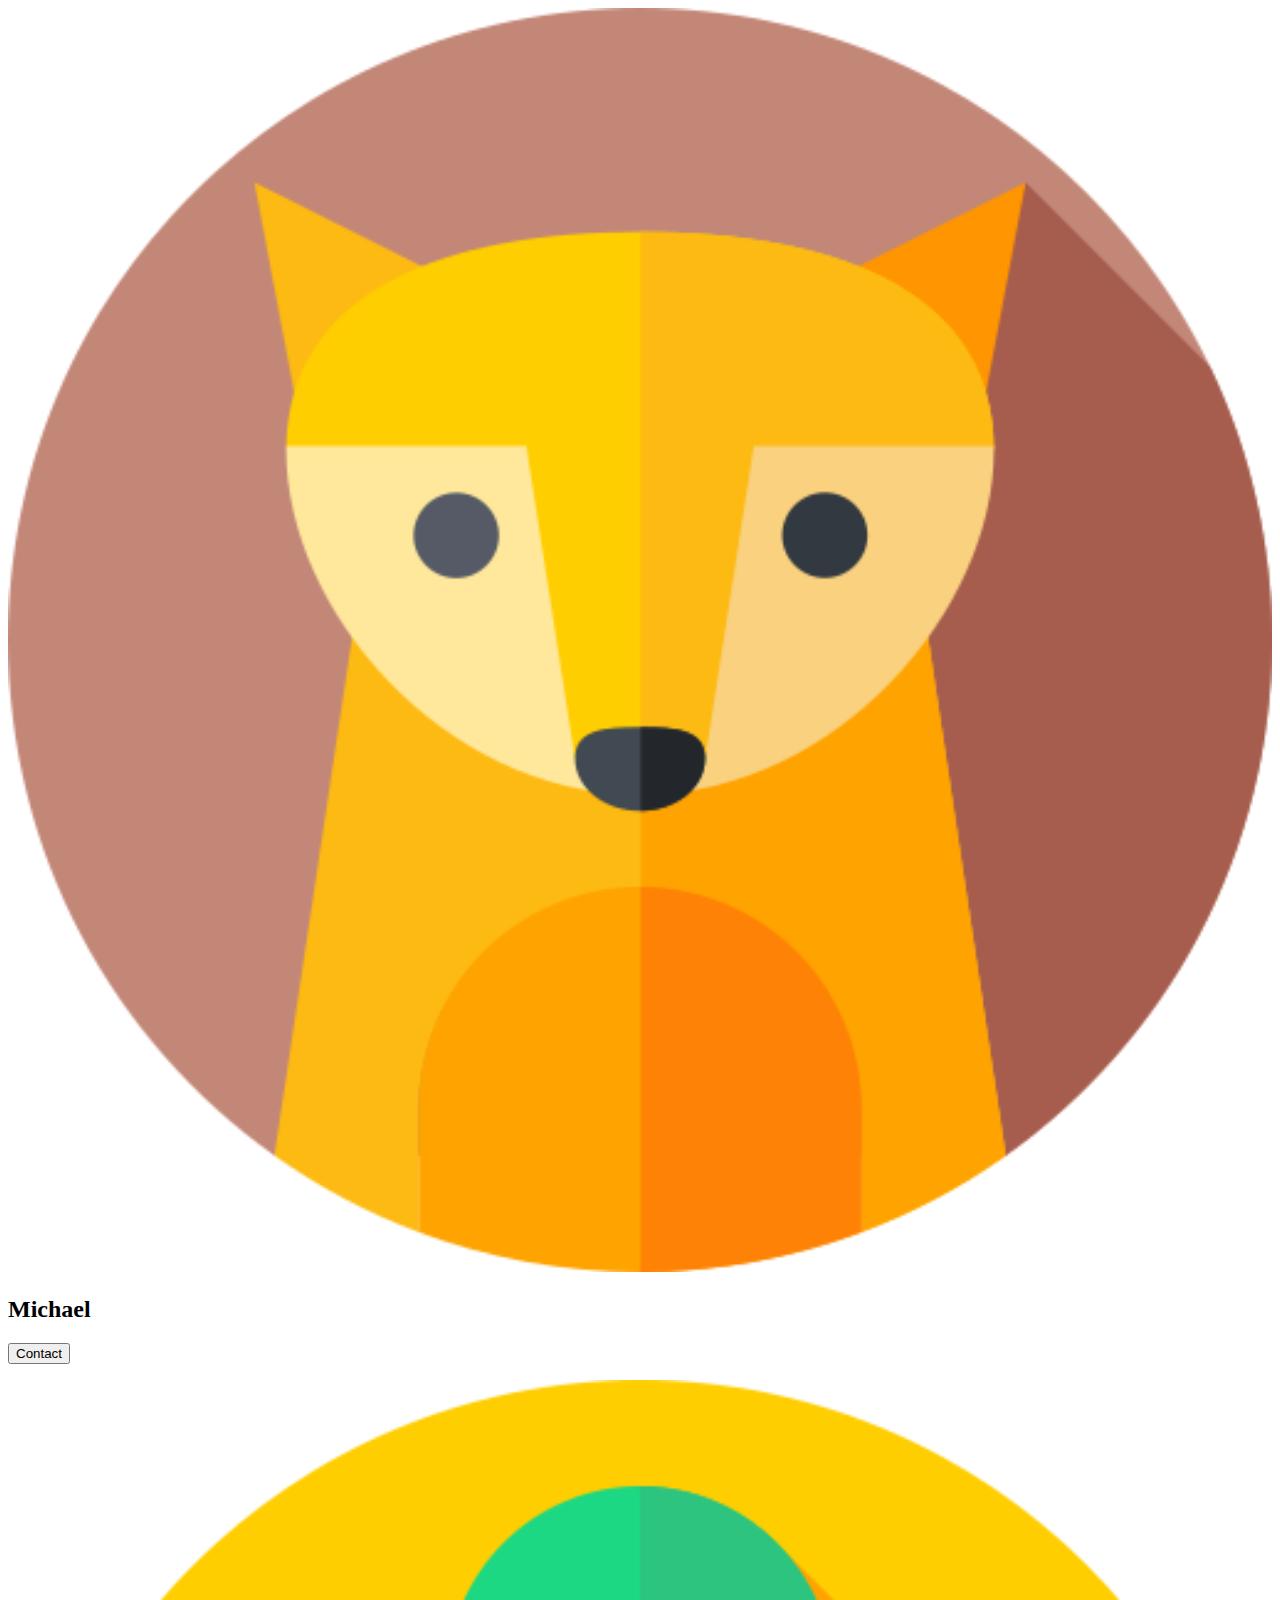
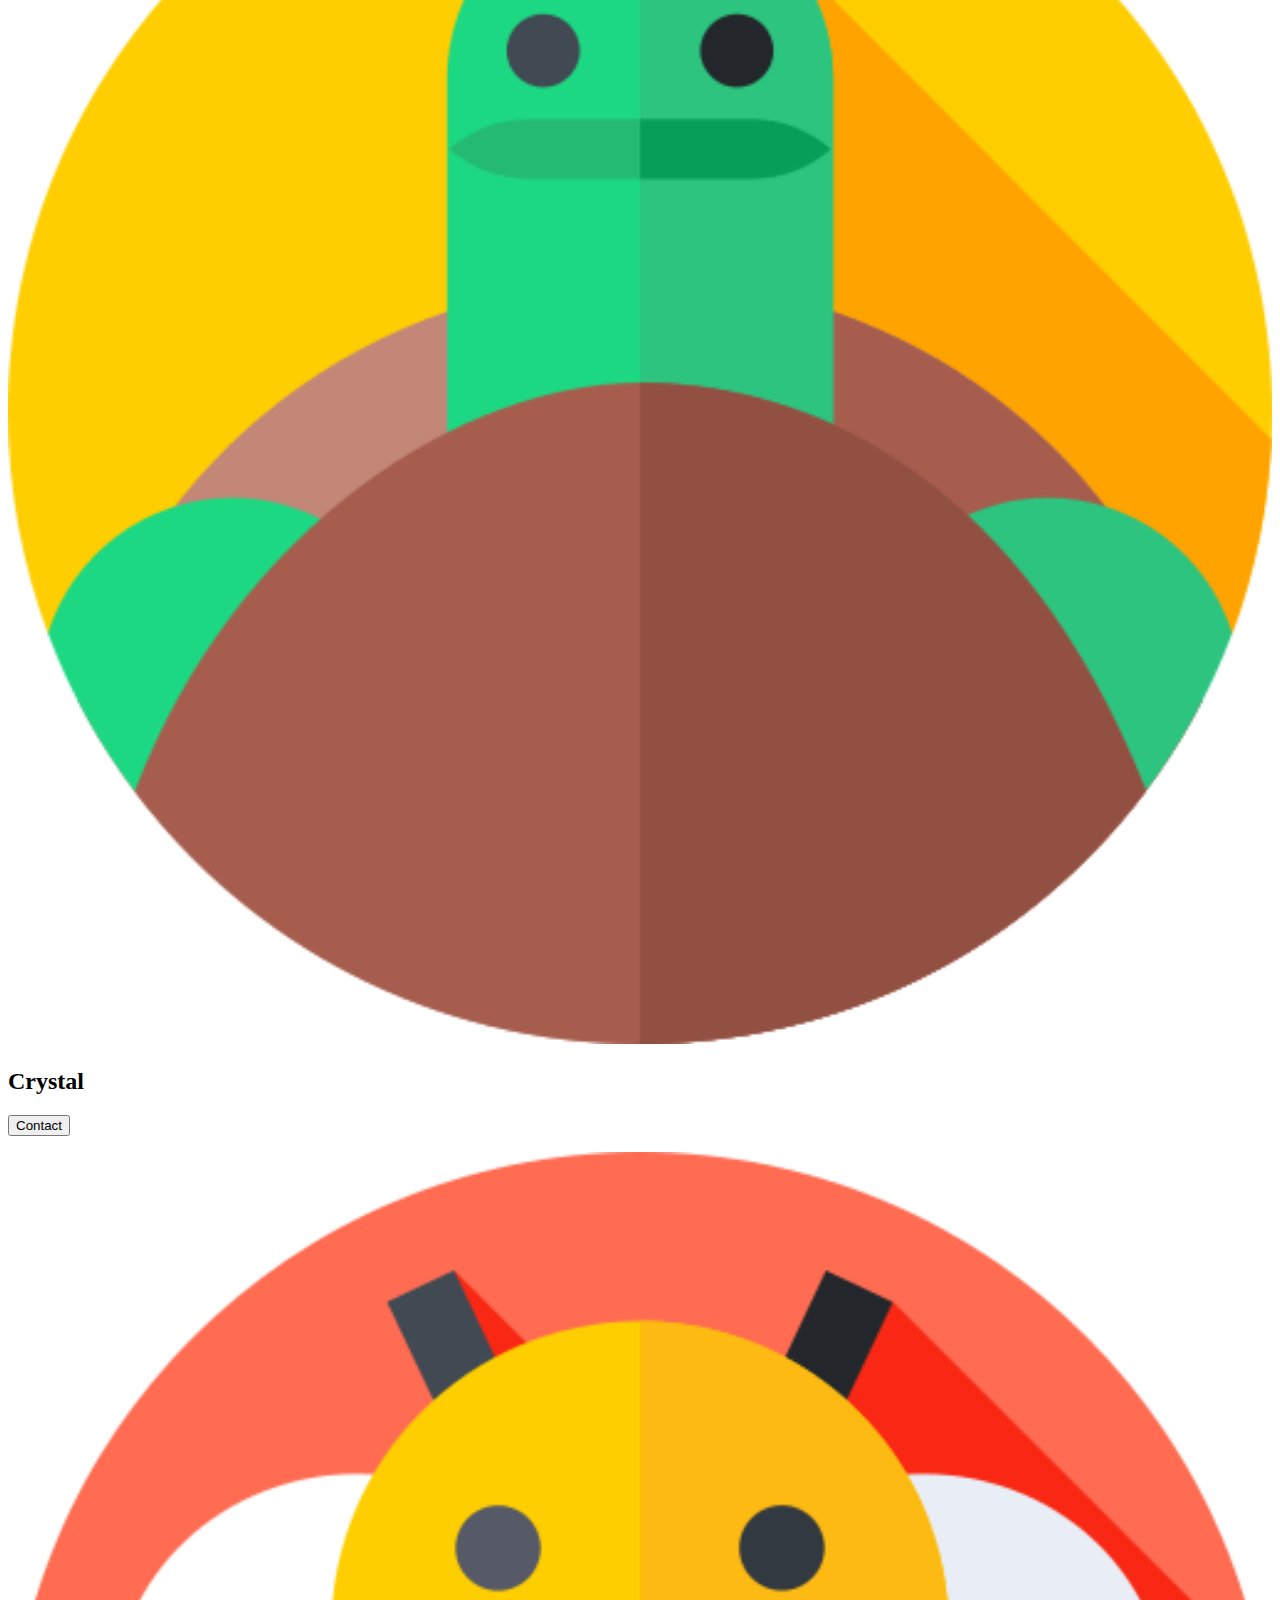
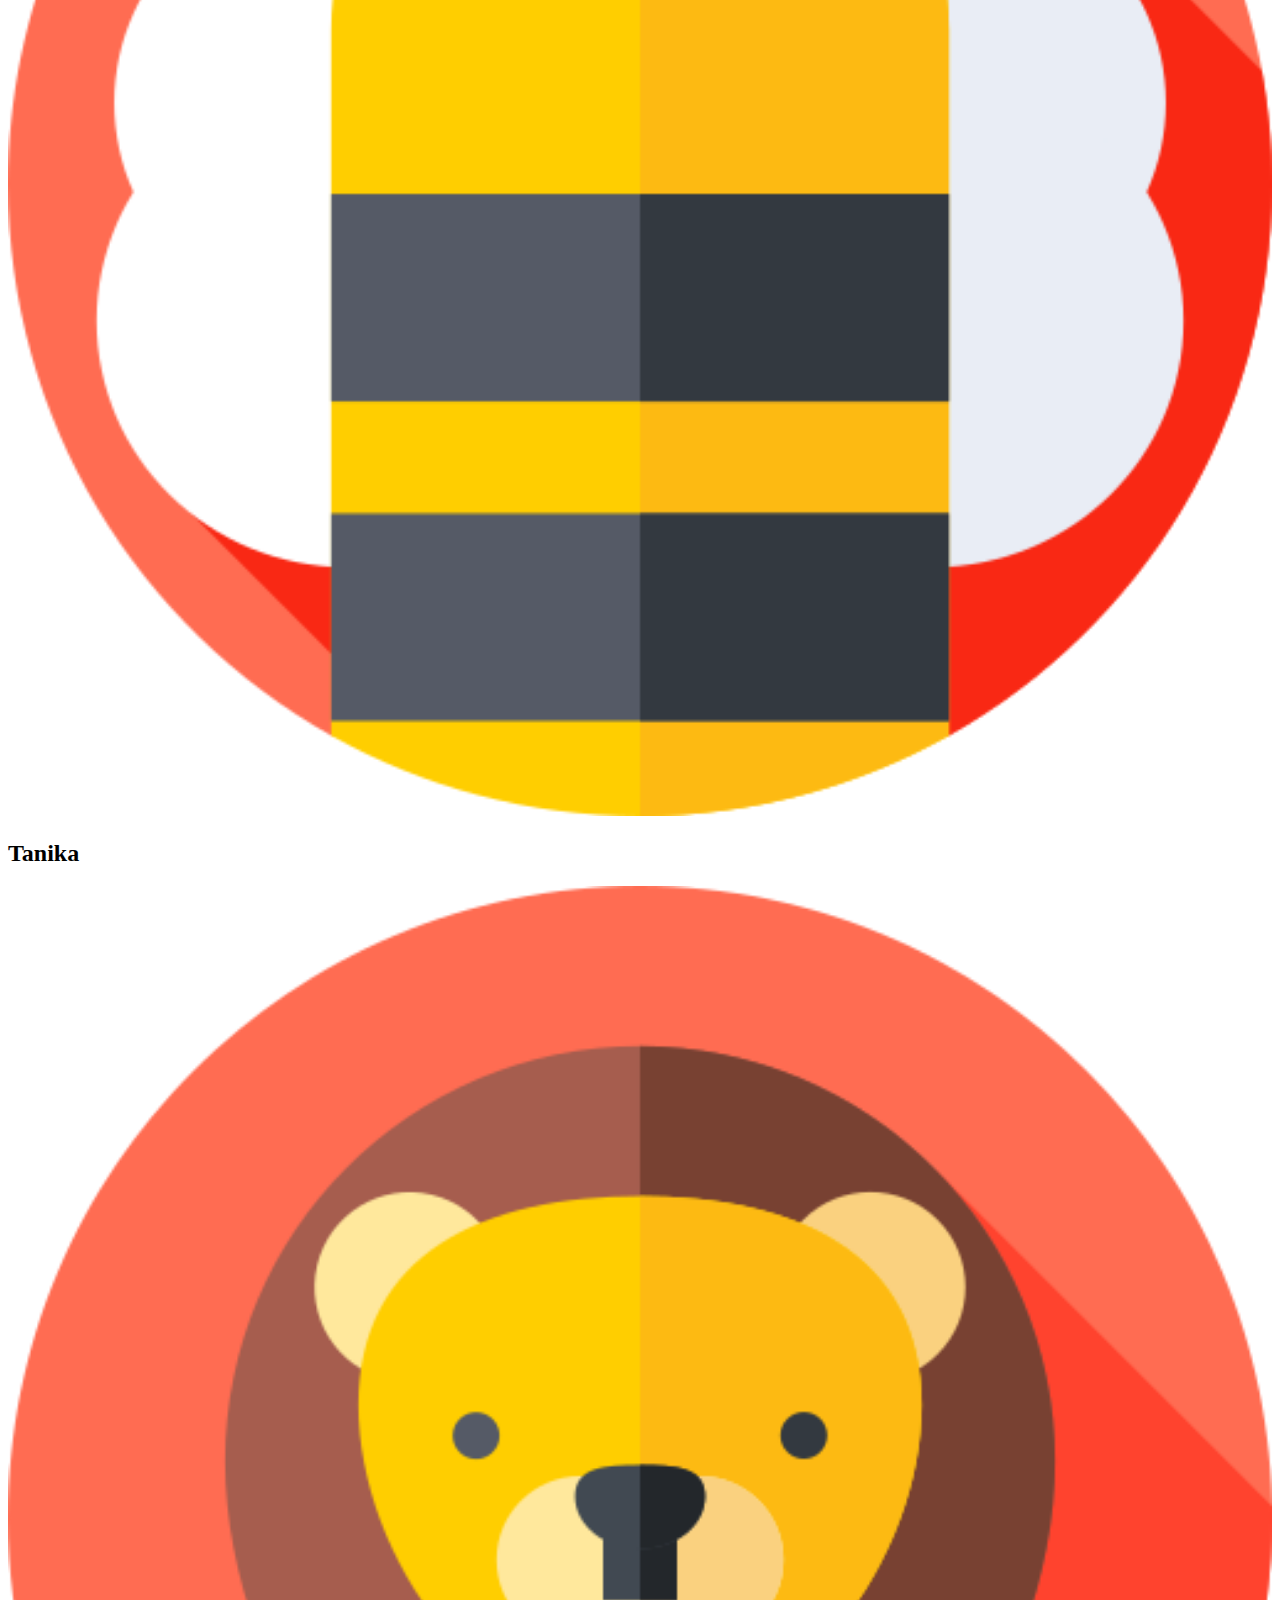
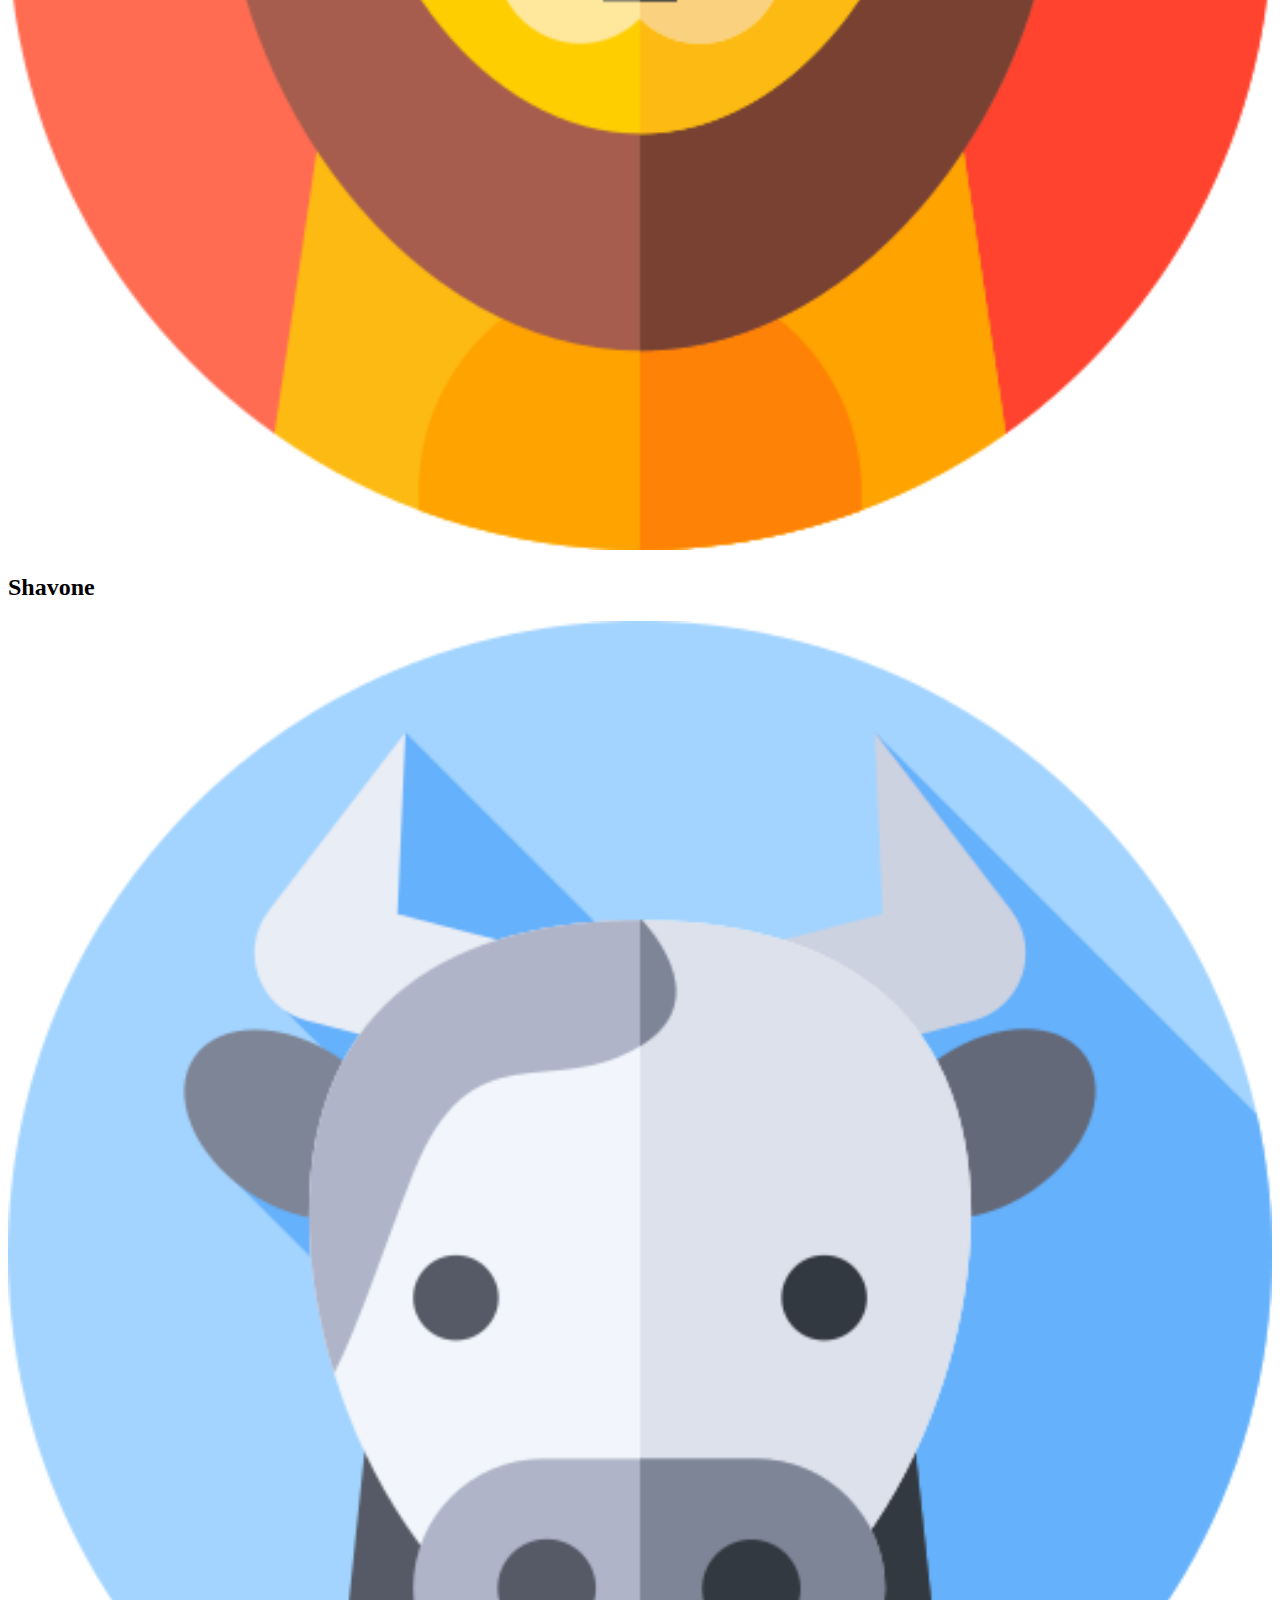
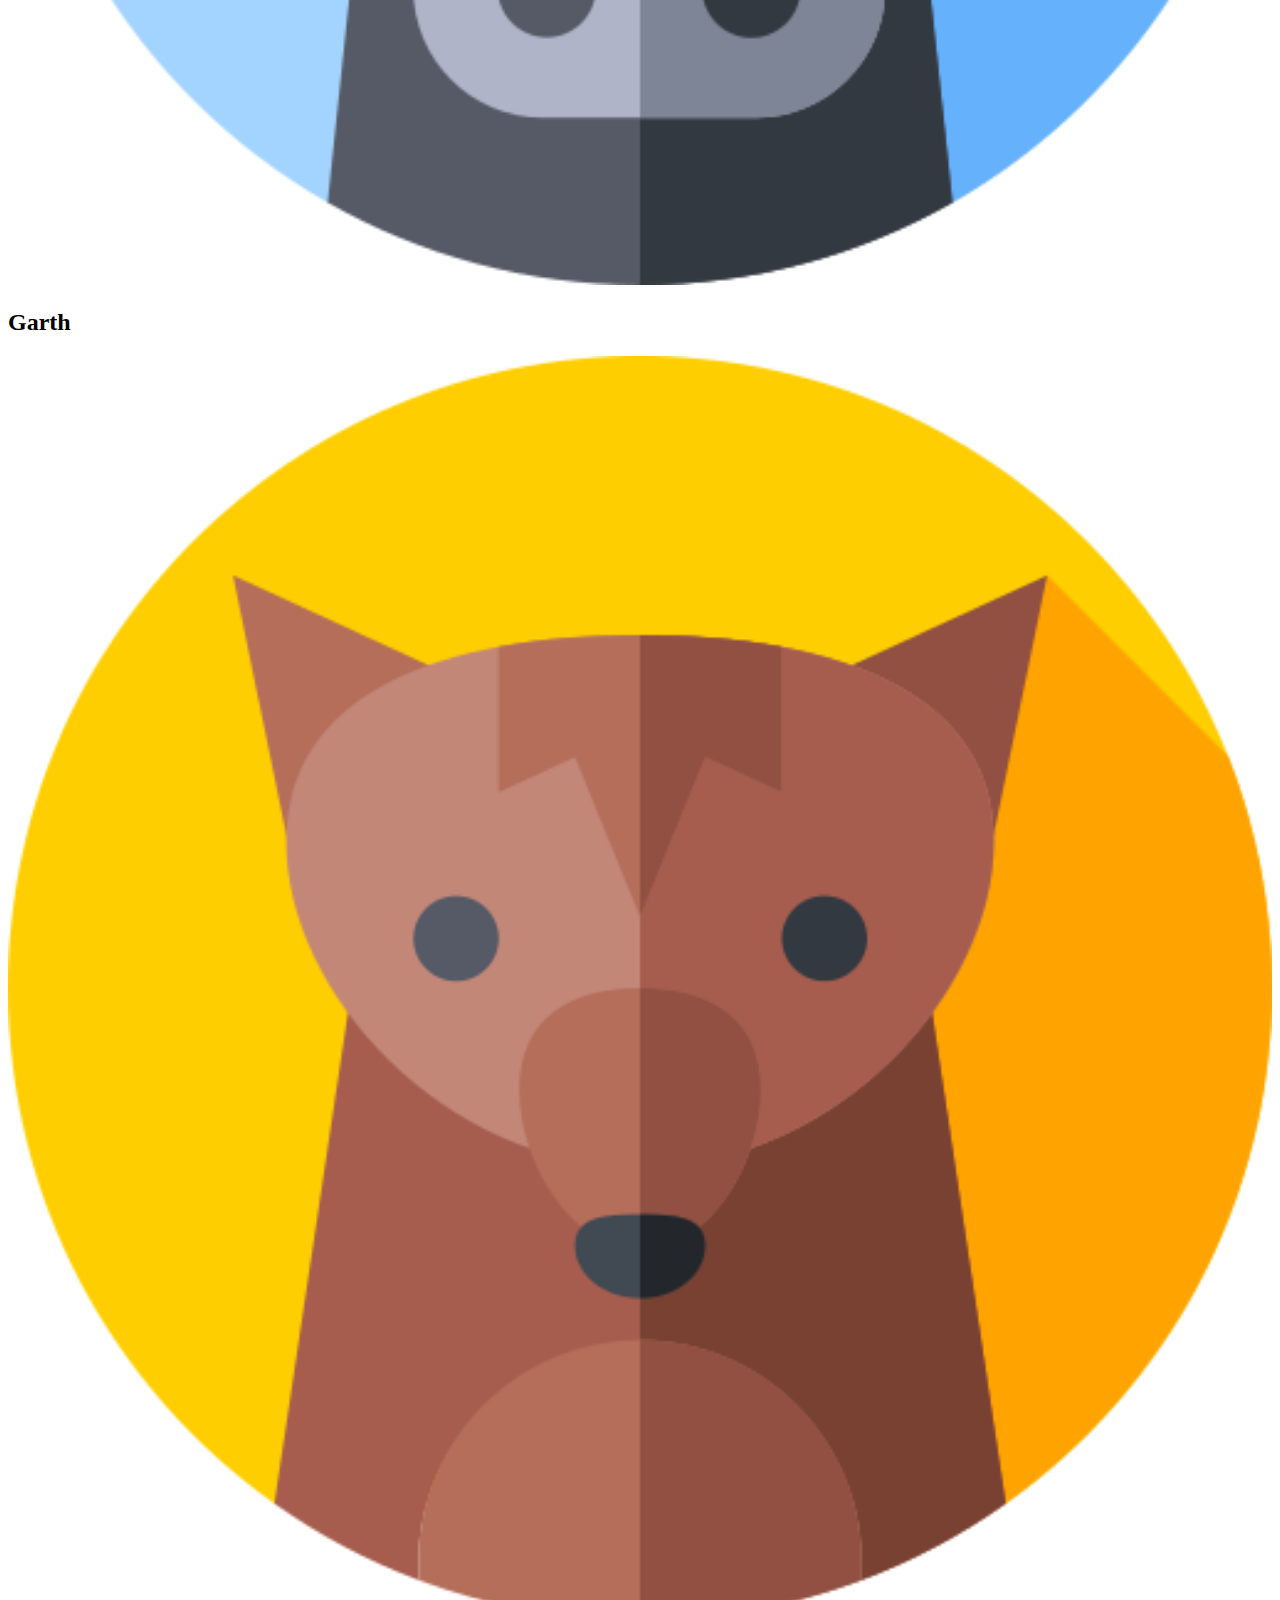
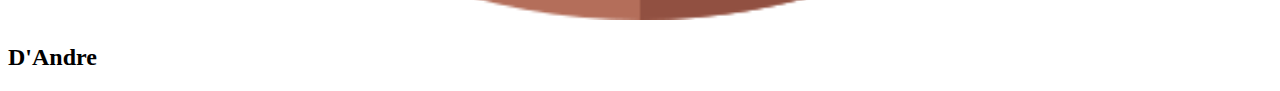
==== index.html @ f6136e34 "update" ====
<!DOCTYPE html>
<html lang="en">
  <head>
    <meta charset="UTF-8" />
    <meta name="viewport" content="width=device-width,initial-scale=1" />
    <title>We Are All In This Together</title>
    <link rel="stylesheet" href="index.css" />

    <script src="./index.js" defer></script>
  </head>

  <body>
    <div class="row">
      <div class="column">
        <div class="card">
          <img src="images/michael.png" alt="Michael" style="width: 100%" />
          <div class="container">
            <h2>Michael</h2>
            <p><button class="button">Contact</button></p>
          </div>
        </div>
      </div>
      <div class="column">
        <div class="card">
          <img src="images/crystal.png" alt="Crystal" style="width: 100%" />
          <div class="container">
            <h2>Crystal</h2>
            <p><button class="button">Contact</button></p>
          </div>
        </div>
      </div>
      <div class="column">
        <div class="card">
          <img src="images/tanika.png" alt="Tanika" style="width: 100%" />
          <div class="container">
            <h2>Tanika</h2>
          </div>
        </div>
      </div>
      <div class="column">
        <div class="card">
          <img src="images/shavone.png" alt="Shavone" style="width: 100%" />
          <div class="container">
            <h2>Shavone</h2>
          </div>
        </div>
      </div>
      <div class="column">
        <div class="card">
          <img src="images/garth.png" alt="Garth" style="width: 100%" />
          <div class="container">
            <h2>Garth</h2>
          </div>
        </div>
      </div>
      <div class="column">
        <div class="card">
          <img src="images/dandre.png" alt="D'Andre" style="width: 100%" />
          <div class="container">
            <h2>D'Andre</h2>
          </div>
        </div>
      </div>
    </div>
  </body>
</html>
---- index.css ----
body {
  background-image: url("img_girl.jpg");
}
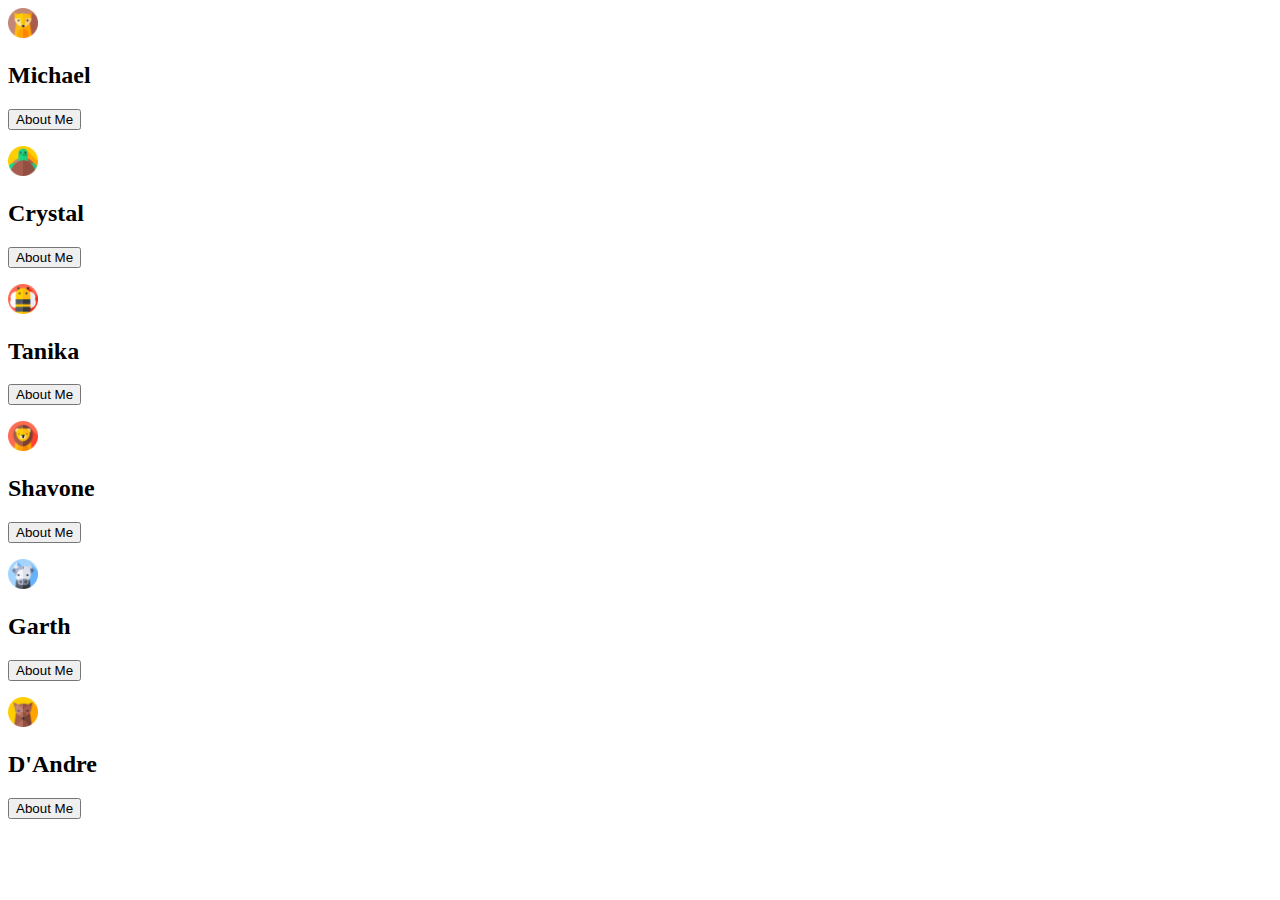
==== commit 5dbcf407: "update" ====
--- a/index.html
+++ b/index.html
@@ -13,51 +13,55 @@
     <div class="row">
       <div class="column">
         <div class="card">
-          <img src="images/michael.png" alt="Michael" style="width: 100%" />
+          <img src="images/michael.png" alt="Michael" style="width: 30px" />
           <div class="container">
             <h2>Michael</h2>
-            <p><button class="button">Contact</button></p>
+            <p><button class="button" id="michaelBtn">About Me</button></p>
           </div>
         </div>
       </div>
       <div class="column">
         <div class="card">
-          <img src="images/crystal.png" alt="Crystal" style="width: 100%" />
+          <img src="images/crystal.png" alt="Crystal" style="width: 30px" />
           <div class="container">
             <h2>Crystal</h2>
-            <p><button class="button">Contact</button></p>
+            <p><button class="button" id="crystallBtn">About Me</button></p>
           </div>
         </div>
       </div>
       <div class="column">
         <div class="card">
-          <img src="images/tanika.png" alt="Tanika" style="width: 100%" />
+          <img src="images/tanika.png" alt="Tanika" style="width: 30px" />
           <div class="container">
             <h2>Tanika</h2>
+            <p><button class="button" id="tanikaBtn">About Me</button></p>
           </div>
         </div>
       </div>
       <div class="column">
         <div class="card">
-          <img src="images/shavone.png" alt="Shavone" style="width: 100%" />
+          <img src="images/shavone.png" alt="Shavone" style="width: 30px" />
           <div class="container">
             <h2>Shavone</h2>
+            <p><button class="button" id="shavoneBtn">About Me</button></p>
           </div>
         </div>
       </div>
       <div class="column">
         <div class="card">
-          <img src="images/garth.png" alt="Garth" style="width: 100%" />
+          <img src="images/garth.png" alt="Garth" style="width: 30px" />
           <div class="container">
             <h2>Garth</h2>
+            <p><button class="button" id="garthBtn">About Me</button></p>
           </div>
         </div>
       </div>
       <div class="column">
         <div class="card">
-          <img src="images/dandre.png" alt="D'Andre" style="width: 100%" />
+          <img src="images/dandre.png" alt="D'Andre" style="width: 30px" />
           <div class="container">
             <h2>D'Andre</h2>
+            <p><button class="button" id="dandreBtn">About Me</button></p>
           </div>
         </div>
       </div>
